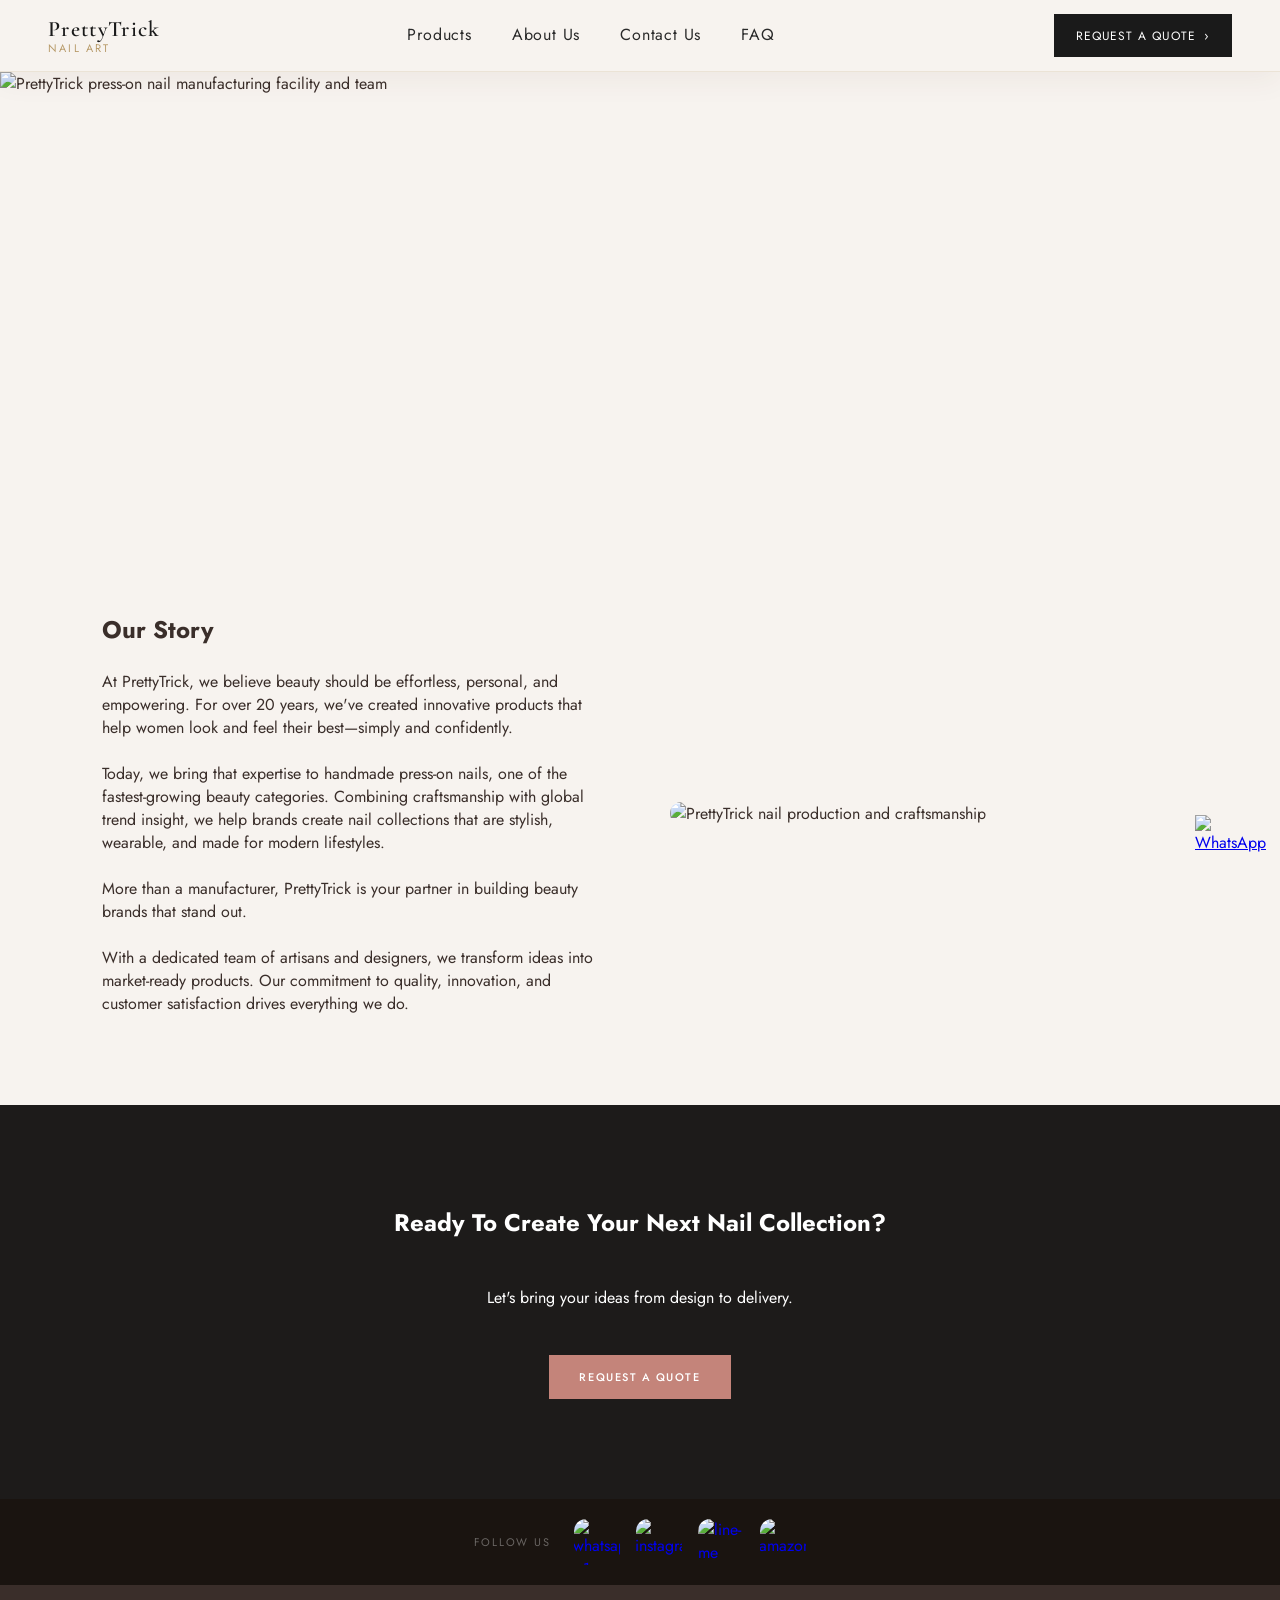
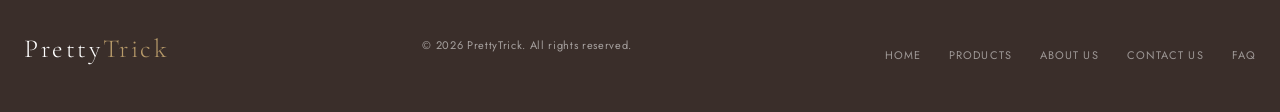
==== about.html @ d90cb79f "Add files via upload" ====
<!DOCTYPE html>
<html lang="en">

<head>
    <meta charset="UTF-8" />
    <meta name="viewport" content="width=device-width, initial-scale=1.0" />
    <title>PrettyTrick — Premium Handmade Nail Art</title>
    <meta name="description" content="Browse our Trend Collection of handmade press-on nails.">
    <meta name="keywords" content="handmade nail art, press-on nails, custom nails, wholesale nails, luxury nail art" />
    <meta property="og:type" content="website" />
    <meta property="og:title" content="PrettyTrick — Premium Handmade Nail Art" />
    <meta property="og:description" content="Bespoke handmade nail art for brands, salons and luxury clients." />
    <meta name="twitter:card" content="summary_large_image" />
    <link rel="icon" type="image/svg+xml"
        href="data:image/svg+xml,%3Csvg xmlns='http://www.w3.org/2000/svg' viewBox='0 0 32 32'%3E%3Ccircle cx='16' cy='16' r='15' stroke='%23b89b6a' stroke-width='1.5' fill='%23f7f3ef'/%3E%3Cpath d='M16 6l2.5 6 6.5-1-4 5 2 7-7-4-7 4 2-7-4-5 6.5 1z' stroke='%23b89b6a' stroke-width='1' fill='none'/%3E%3C/svg%3E" />
    <link
        href="https://fonts.googleapis.com/css2?family=Cormorant+Garamond:ital,wght@0,300;0,400;0,600;1,300;1,400&family=Jost:wght@300;400;500;600&display=swap"
        rel="stylesheet" />

    <link rel="stylesheet" href="style.css">
</head>

<body>
    <div id="header"></div>


    <!-- ABOUT HERO -->
    <section style="width: 100%; overflow: hidden;">
        <img src="images/hero/Aboutinv.png" alt="PrettyTrick press-on nail manufacturing facility and team"
            style="width: 100%; height: 450px; object-fit: cover; display: block;">
    </section>
    <!-- OUR STORY -->
    <section class="about-section">
        <div class="about-container">
            <div class="about-text">
                <h2>Our Story</h2>
                <p>&nbsp;</p>
                <p>
                    At PrettyTrick, we believe beauty should be effortless, personal, and empowering. For over 20 years,
                    we've created innovative products that help women look and feel their best—simply and
                    confidently.</p>
                <p>&nbsp;</p>
                <p> Today, we bring that expertise to handmade press-on nails, one of the fastest-growing beauty
                    categories. Combining craftsmanship with global trend insight, we help brands create nail
                    collections that are stylish, wearable, and made for modern lifestyles.</p>

                <p>&nbsp;</p>
                <p> More than a manufacturer, PrettyTrick is your partner in building beauty brands that stand out.
                </p>
                <p>&nbsp;</p>
                <p>
                    With a dedicated team of artisans and designers, we transform ideas into market-ready products.
                    Our commitment to quality, innovation, and customer satisfaction drives everything we do.
                </p>
            </div>
            <div class="about-image">
                <img src="images/hero/About.png" alt="PrettyTrick nail production and craftsmanship">
            </div>
        </div>
    </section>

    <!-- CTA -->
    <section class="about-cta">
        <h2>Ready To Create Your Next Nail Collection?</h2><br><br>
        <p>Let's bring your ideas from design to delivery.</p><br><br>
        <a href="contact.html" class="btn-primary">Request A Quote</a>
    </section>

    <div id="socialmedia-container"></div>

    <!-- FOOTER -->
    <footer id="footer"></footer>

    <script src="main.js"></script>
    <div id="whatsapp-container"></div>
</body>

</html>
---- style.css ----
/* PrettyTrick Styles */

/* ================================================
   TABLE OF CONTENTS
   1. TOKENS
   2. RESET
   3. PAGE LOADER
   4. NAV
   5. NAV DROPDOWN
   6. MOBILE MENU
   7. HERO
   8. FEATURES
   9. PROCESS
   10. TRUST
   11. COLLECTIONS
   12. FAQ
   13. BEST SELLER CAROUSEL
   14. SOCIAL BAR
   15. FOOTER
   16. ANIMATIONS
   17. PAGE HERO
   18. CONTACT FORM
   19. GLOBAL / SHARED
   20. ABOUT PAGE
   21. OEM / VALUE SECTION
   22. LOADER
   23. PAGINATION
   24. WHATSAPP BUTTON
   25. ANIMATIONS (keyframes)
   ================================================ */

/* ── TOKENS ── */
:root {
  --cream: #f7f3ef;
  --blush: #e8c4bf;
  --rose: #c4847a;
  --gold: #b89b6a;
  --dark: #3a2e2a;
  --mid: #7a6660;
  --light: #f0ebe5;
  --white: #ffffff;
  --nav-h: 72px;
  --gray: #f0ebe5;
  --text-gray: #7a6660;
}

@media (max-width: 900px) {
  :root {
    --nav-h: 64px;
  }

}

@media (max-width: 560px) {
  :root {
    --nav-h: 60px;
  }

}

/* ── RESET ── */
*,
*::before,
*::after {
  box-sizing: border-box;
  margin: 0;
  padding: 0;
}

html {
  scroll-behavior: smooth;
}

body.loading {
  overflow: hidden;
  height: 100vh;
}

body {
  font-family: 'Jost', sans-serif;
  background: var(--cream);
  color: var(--dark);
  overflow-x: hidden;
  animation: pageFadeIn 0.8s ease both;
}

@media (prefers-reduced-motion: reduce) {
  *,
  *::before,
  *::after {
    animation: none !important;
    transition: none !important;
  }

}

/* ── PAGE LOADER ── */
.page-loader {
  position: fixed;
  inset: 0;
  background: #f8f3ed;
  display: flex;
  align-items: center;
  justify-content: center;
  z-index: 99999;
  animation: loaderHide 1s ease forwards;
  animation-delay: 2.5s;
  top: 0;
  left: 0;
  width: 100%;
  height: 100vh;
  opacity: 1;
  visibility: visible;
  transition: opacity .8s ease, visibility .8s ease;
}

.page-loader.loaded {
  opacity: 0;
  visibility: hidden;
}

/* ── NAV ── */
.nav {
  position: relative;
  width: 100%;
  z-index: 9999;
  background: rgba(247, 243, 239, 0.95);
  backdrop-filter: blur(14px);
  -webkit-backdrop-filter: blur(14px);
  border-bottom: 1px solid rgba(184, 155, 106, 0.18);
  height: var(--nav-h);
  display: flex;
  align-items: center;
  justify-content: space-between;
  padding: 0 48px;
  transition: all .4s ease;
  top: 0;
  left: 0;
  right: 0;
  box-shadow: 0 8px 30px rgba(80, 50, 30, 0.06);
}

.nav-cta {
  display: inline-flex;
  align-items: center;
  gap: 8px;
  text-decoration: none;
  background: #1a1a1a;
  color: #fff;
  padding: 12px 22px;
  font-size: 12px;
  letter-spacing: .08em;
  text-transform: uppercase;
  white-space: nowrap;
  margin-left: 32px;
  transition: all .3s ease;
}

.nav-cta:hover {
  opacity: .85;
}

.nav-brand-container {
  display: flex;
  align-items: center;
  gap: 12px;
  flex-shrink: 0;
}

.nav-brand {
  display: flex;
  flex-direction: column;
  line-height: 1;
}

.nav-brand-name {
  font-family: 'Cormorant Garamond', serif;
  font-size: 22px;
  font-weight: 600;
  color: #1a1a1a;
  letter-spacing: 0.06em;
}

.nav-brand-sub {
  font-size: 11px;
  letter-spacing: 0.2em;
  color: var(--gold);
  text-transform: uppercase;
  margin-top: 3px;
}

.nav-links {
  display: flex;
  align-items: center;
  justify-content: center;
  gap: 40px;
  list-style: none;
  flex: 1;
}

.nav-links li {
  display: flex;
  align-items: center;
  height: var(--nav-h);
}

.nav-links a {
  text-decoration: none;
  font-size: 16px;
  font-weight: 400;
  color: #2a2a2a;
  letter-spacing: 0.05em;
  transition: color 0.25s;
  position: relative;
  padding-bottom: 3px;
}

.nav-links a::after {
  content: '';
  position: absolute;
  bottom: 0;
  left: 0;
  width: 0;
  height: 1px;
  background: var(--gold);
  transition: width 0.3s;
}

.nav-links a:hover {
  color: #888;
}

.nav-links a:hover::after {
  width: 100%;
}

.nav-hamburger {
  display: none;
  flex-direction: column;
  gap: 5px;
  background: none;
  border: none;
  cursor: pointer;
  padding: 4px;
}

.nav-hamburger span {
  display: block;
  width: 24px;
  height: 2px;
  background: #1a1a1a;
  border-radius: 2px;
  transition: all 0.3s;
}

.nav-links a.active {
  color: var(--gold);
}

.nav-links a.active::after {
  width: 100%;
}

@media (max-width: 900px) {
  .nav {
    padding: 0 20px;
  }

  .nav-links {
    display: none;
  }

  .nav-cta {
    display: none;
  }

  .nav-hamburger {
    display: flex;
  }

}

@media (max-width: 560px) {
  .nav {
    padding: 0 16px;
    height: 60px;
  }

  .nav-brand-sub {
    display: none;
  }

}

/* ── NAV DROPDOWN ── */
.nav-dropdown {
  position: relative;
  display: flex;
  align-items: center;
  height: var(--nav-h);
}

.nav-dropdown>a {
  display: flex;
  align-items: center;
  cursor: pointer;
}

.nav-dropdown-menu {
  position: absolute;
  top: 100%;
  left: 50%;
  transform: translateX(-50%);
  background: #fff;
  border: 1px solid rgba(184, 155, 106, 0.2);
  box-shadow: 0 12px 40px rgba(0, 0, 0, 0.1);
  min-width: 180px;
  opacity: 0;
  visibility: hidden;
  transition: opacity .25s;
  z-index: 100;
}

.nav-dropdown:hover .nav-dropdown-menu {
  opacity: 1;
  visibility: visible;
}

.nav-dropdown-menu a {
  display: block;
  padding: 12px 20px;
  font-size: 12px;
  letter-spacing: 0.06em;
  color: #2a2a2a;
  text-decoration: none;
  border-bottom: 1px solid rgba(184, 155, 106, 0.1);
  transition: background .2s, color .2s;
  white-space: nowrap;
}

.nav-dropdown-menu a::after {
  display: none;
}

.nav-dropdown-menu a:last-child {
  border-bottom: none;
}

.nav-dropdown-menu a:hover {
  background: #fdf9f7;
  color: var(--gold);
}

/* ── MOBILE MENU ── */
.mobile-menu {
  display: none;
  position: fixed;
  top: var(--nav-h);
  left: 0;
  right: 0;
  background: #fff;
  border-bottom: 1px solid rgba(184, 155, 106, 0.2);
  box-shadow: 0 8px 24px rgba(0, 0, 0, 0.1);
  z-index: 9998;
  flex-direction: column;
}

.mobile-menu.open {
  display: flex;
}

.mobile-menu a {
  display: block;
  padding: 14px 24px;
  text-decoration: none;
  font-size: 15px;
  color: #2a2a2a;
  border-bottom: 1px solid rgba(184, 155, 106, 0.1);
  transition: background 0.2s;
}

.mobile-menu a:hover {
  background: #fdf9f7;
  color: var(--gold);
}

.mobile-menu a:last-child {
  border-bottom: none;
}

.mobile-menu .mobile-sub {
  display: none;
  flex-direction: column;
  background: #fdf9f7;
}

.mobile-menu .mobile-sub.open {
  display: flex;
}

.mobile-menu .mobile-sub a {
  padding: 11px 36px;
  font-size: 13px;
  color: var(--mid);
  border-bottom: 1px solid rgba(184, 155, 106, 0.08);
}

.mobile-menu .mobile-sub a:hover {
  color: var(--gold);
}

.mobile-products-toggle {
  display: flex;
  justify-content: space-between;
  align-items: center;
  padding: 14px 24px;
  font-size: 15px;
  color: #2a2a2a;
  border-bottom: 1px solid rgba(184, 155, 106, 0.1);
  cursor: pointer;
  background: none;
  border-top: none;
  border-left: none;
  border-right: none;
  width: 100%;
  text-align: left;
  font-family: 'Jost', sans-serif;
  font-weight: 400;
  letter-spacing: 0;
  transition: background .2s;
}

.mobile-products-toggle:hover {
  background: #fdf9f7;
  color: var(--gold);
}

.mobile-products-toggle .toggle-chevron {
  width: 7px;
  height: 7px;
  border-right: 1px solid currentColor;
  border-bottom: 1px solid currentColor;
  transform: rotate(45deg);
  transition: transform .25s;
}

.mobile-products-toggle.open .toggle-chevron {
  transform: rotate(-135deg);
}

@media (max-width: 560px) {
  .mobile-menu {
    top: 60px;
  }

}

/* ── HERO ── */
.hero {
  position: relative;
  height: min(100vh, 50vw);
  min-height: 560px;
  max-height: 900px;
  overflow: hidden;
  display: flex;
  align-items: center;
}

.hero-bg {
  position: absolute;
  inset: 0;
  z-index: 0;
}

.hero-bg picture {
  position: absolute;
  inset: 0;
  width: 100%;
  height: 100%;
  display: block;
}

.hero-slide {
  position: absolute;
  inset: 0;
  width: 100%;
  height: 100%;
  object-fit: cover;
  opacity: 0;
  transition: opacity 1.5s ease;
}

.hero-slide.active {
  opacity: 1;
}

.hero-bg::after {
  content: '';
  position: absolute;
  inset: 0;
}

.hero-content {
  position: absolute;
  z-index: 2;
  top: 50%;
  left: 80px;
  transform: translateY(-50%);
  max-width: 560px;
  opacity: 0;
  pointer-events: none;
  transition: opacity 0.5s ease;
}

.hero-content.slide-0 {
  top: 25%;
  left: 80px;
  right: auto;
  bottom: auto;
  transform: translateY(-50%);
}

.hero-content.slide-1 {
  top: 50%;
  left: 80px;
  right: auto;
  bottom: auto;
  transform: translateY(-50%);
}

.hero-content.slide-2 {
  top: 50%;
  left: 80px;
  right: auto;
  bottom: auto;
  transform: translateY(-50%);
}

.hero-dots {
  position: absolute;
  bottom: 24px;
  left: 50%;
  transform: translateX(-50%);
  z-index: 10;
  display: flex;
  gap: 12px;
  align-items: center;
}

.hero-dot {
  width: 10px;
  height: 10px;
  min-width: 10px;
  min-height: 10px;
  aspect-ratio: 1 / 1;
  border-radius: 50%;
  border: none;
  background: rgba(255, 255, 255, 0.5);
  cursor: pointer;
  transition: all 0.3s ease;
  padding: 0;
  margin: 0;
  flex-shrink: 0;
  display: block;
  line-height: 1;
  font-size: 0;
  -webkit-appearance: none;
  appearance: none;
}

.hero-dot:hover {
  background: rgba(255, 255, 255, 0.8);
  transform: scale(1.2);
}

.hero-dot.active {
  background: var(--white);
  transform: scale(1.3);
}

.hero-tagline {
  font-size: clamp(9px, 1vw, 10px);
  letter-spacing: 0.22em;
  text-transform: uppercase;
  color: var(--gold);
  margin-bottom: 24px;
  font-weight: 500;
  animation-delay: .10s;
}

.hero-title {
  font-family: 'Cormorant Garamond', serif;
  font-size: clamp(28px, 6vw, 68px);
  font-weight: 400;
  line-height: 1.15;
  color: #1a1a1a;
  margin-bottom: 20px;
  animation-delay: .25s;
}

.hero-sub {
  font-size: clamp(13px, 1.3vw, 15px);
  color: #2e2e2e;
  line-height: 1.75;
  max-width: 300px;
  margin-bottom: 40px;
  animation-delay: .45s;
}

.btn-primary {
  display: inline-flex;
  align-items: center;
  gap: 8px;
  background: var(--rose);
  color: #fff;
  padding: 14px 30px;
  font-size: 11px;
  font-weight: 500;
  letter-spacing: 0.14em;
  text-transform: uppercase;
  text-decoration: none;
  border: none;
  cursor: pointer;
  transition: background .3s, transform .2s, box-shadow .3s;
}

.btn-primary:hover {
  background: #b5736a;
  transform: translateY(-2px);
  box-shadow: 0 8px 24px rgba(196, 132, 122, .35);
}

.btn-secondary {
  display: inline-flex;
  align-items: center;
  gap: 8px;
  background: transparent;
  color: var(--dark);
  padding: 13px 28px;
  font-size: 11px;
  font-weight: 500;
  letter-spacing: 0.14em;
  text-transform: uppercase;
  text-decoration: none;
  border: 1px solid var(--dark);
  cursor: pointer;
  transition: background .3s, color .3s, transform .2s;
}

.btn-secondary:hover {
  background: #1a1a1a;
  color: #fff;
  transform: translateY(-2px);
}

.btn-arrow {
  font-size: 13px;
}

.hero-content>* {
  animation: fadeUp 0.8s cubic-bezier(.22, 1, .36, 1) both;
}

.hero-content h1,
.hero-content h2 {
  animation: heroUp 1s .3s both;
}

.hero-content p {
  animation: heroUp 1s .5s both;
}

.hero::before {
  content: "";
  position: absolute;
  width: 180px;
  height: 180px;
  border-radius: 50%;
  background: rgba(232, 196, 191, .18);
  top: 15%;
  right: 8%;
  animation: drift 8s infinite ease-in-out;
}

.hero-content.show {
  opacity: 1;
  pointer-events: auto;
}

.hero-content.fade-out {
  opacity: 0;
}

@media (max-width: 900px) {
  .hero-content {
    padding: 0 40px;
  }

}

@media (max-width: 600px) {
  .hero-bg img {
    animation: none !important;
    transform: none !important;
  }

  .hero-title {
    line-height: 1.12;
  }

  .hero {
    min-height: 650px;
  }

  .btn-primary,
  .btn-secondary,
  button {
    min-height: 44px;
  }

}

@media (max-width: 560px) {
  .hero {
    height: min(100svh, 171.4vw);
    min-height: 560px;
  }

  .hero-bg img {
    object-position: center center;
  }

  .hero-bg::after {
    display: none;
  }

  .hero-content {
    position: absolute;
    bottom: 0;
    left: 0;
    right: 0;
    padding: 40px 20px 60px;
    max-width: 100%;
    text-align: center;
  }

  .hero-title {
    line-height: 1.2;
  }

  .hero-tagline {
    letter-spacing: 0.12em;
    margin-bottom: 12px;
  }

  .hero-sub {
    max-width: 100%;
    margin-bottom: 24px;
  }

  .hero-dots {
    bottom: 12px;
    gap: 8px;
  }

  .hero-dot {
    width: 8px;
    height: 8px;
    min-width: 8px;
    min-height: 8px;
    flex-shrink: 0;
    aspect-ratio: 1 / 1;
  }

  .hero-dot.active {
    transform: scale(1.2);
  }

  .btn-primary,
  .btn-secondary {
    justify-content: center;
    padding: 14px 20px;
    width: 240px;
  }

  .hero-slide {
    object-fit: cover;
    object-position: center top;
    transition: none;
  }

}

@media (max-width: 380px) {
  .btn-primary,
  .btn-secondary {
    width: 100%;
  }

  .hero-sub {
    max-width: 220px;
  }

}

/* ── FEATURES ── */
.features {
  background: var(--light);
  padding: 80px;
}

.features-grid {
  display: grid;
  grid-template-columns: repeat(4, 1fr);
  gap: 2px;
}

.feature-card {
  background: #fff;
  padding: 44px 28px;
  text-align: center;
  border-bottom: 2px solid transparent;
  transition: transform .3s, box-shadow .3s, border-color .2s;
}

.feature-card:hover {
  transform: translateY(-6px);
  box-shadow: 0 20px 48px rgba(58, 46, 42, .12);
  border-color: var(--gold);
}

.feature-title {
  font-size: 11px;
  font-weight: 600;
  letter-spacing: 0.18em;
  text-transform: uppercase;
  color: var(--dark);
  margin-bottom: 10px;
}

.feature-desc {
  font-size: 13px;
  font-weight: 300;
  color: var(--mid);
  line-height: 1.7;
}

.feature-card,
.collection-card,
.trust-item {
  transition: transform .45s cubic-bezier(.2, .8, .2, 1), box-shadow .45s ease;
}

.feature-card:hover,
.collection-card:hover,
.trust-item:hover {
  transform: translateY(-10px);
  box-shadow: 0 25px 55px rgba(0, 0, 0, .10);
}

@media (max-width: 900px) {
  .features {
    padding: 60px 24px;
  }

  .features-grid {
    grid-template-columns: 1fr 1fr;
  }

}

@media (max-width: 560px) {
  .features {
    padding: 36px 16px;
  }

  .features-grid {
    grid-template-columns: 1fr 1fr;
    gap: 1px;
  }

  .feature-card {
    padding: 22px 12px;
  }

  .feature-title {
    font-size: 9px;
  }

  .feature-desc {
    font-size: 11px;
  }

}

@media (max-width: 380px) {
  .features-grid {
    grid-template-columns: 1fr;
  }

}

/* ── PROCESS ── */
.process {
  padding: 100px 80px;
  background: var(--cream);
}

.section-label {
  font-size: 10px;
  letter-spacing: 0.22em;
  text-transform: uppercase;
  color: var(--gold);
  font-weight: 500;
  margin-bottom: 14px;
  display: block;
}

.section-title {
  font-family: 'Cormorant Garamond', serif;
  font-size: 36px;
  font-weight: 400;
  line-height: 1.15;
  color: var(--dark);
  margin-bottom: 12px;
  letter-spacing: 0.02em;
  text-align: center;
}

.section-desc {
  font-size: 16px;
  font-weight: 300;
  color: var(--text-gray);
  line-height: 1.8;
  max-width: 700px;
  margin-bottom: 60px;
  text-align: center;
  margin-left: auto;
  margin-right: auto;
}

.step {
  flex: 1;
  text-align: center;
  position: relative;
}

.step:not(:last-child)::after {
  content: '';
  position: absolute;
  top: 22px;
  right: -50%;
  width: 100%;
  height: 1px;
  background: var(--blush);
}

.process-container {
  display: grid;
  grid-template-columns: repeat(5, 1fr);
  gap: 25px;
  position: relative;
}

.process-container:before {
  content: "";
  position: absolute;
  top: 30%;
  left: 5%;
  right: 10%;
  height: 1px;
  background: #e5c8bd;
  z-index: 0;
}

.process-item {
  position: relative;
  z-index: 1;
  text-align: center;
}

.process-image {
  width: 100%;
  overflow: hidden;
}

.process-image img {
  width: 50%;
  border-radius: 50%;
  object-fit: cover;
  transition: .6s ease;
}

.process-item h3 {
  font-size: 16px;
  letter-spacing: 3px;
  margin-bottom: 20px;
}

.process-item p {
  font-size: 12px;
  line-height: 1.8;
  color: #777;
}

@media (max-width: 900px) {
  .process {
    padding: 60px 24px;
  }

}

@media (max-width: 768px) {
  .process-container {
    display: flex;
    flex-direction: column;
    gap: 60px;
  }

  .process-container:before {
    display: none;
  }

  .process-item {
    width: 100%;
    text-align: center;
  }

  .process-image {
    width: 100%;
    display: flex;
    justify-content: center;
    align-items: center;
  }

  .process-image img {
    width: 50%;
  }

}

@media (max-width: 560px) {
  .process {
    padding: 40px 16px;
  }

  .section-title {
    font-size: 26px;
  }

  .section-desc {
    font-size: 13px;
    margin-bottom: 28px;
  }

  .step {
    display: flex;
    flex-direction: row;
    align-items: flex-start;
    gap: 14px;
    text-align: left;
    min-width: 100%;
    padding: 14px 0;
    border-bottom: 1px solid rgba(184, 155, 106, .15);
    flex: none;
  }

  .step:last-child {
    border-bottom: none;
  }

  .step:not(:last-child)::after {
    display: none;
  }

}

/* ── TRUST ── */
.trust {
  background: var(--light);
  padding: 56px 80px;
  display: grid;
  grid-template-columns: repeat(4, 1fr);
  gap: 40px;
}

.trust-item {
  display: flex;
  align-items: flex-start;
  gap: 14px;
}

.trust-icon {
  width: 34px;
  height: 34px;
  flex-shrink: 0;
  color: var(--gold);
}

.trust-title {
  font-size: 11px;
  font-weight: 600;
  letter-spacing: 0.14em;
  text-transform: uppercase;
  color: var(--dark);
  margin-bottom: 6px;
}

.trust-desc {
  font-size: 12px;
  font-weight: 300;
  color: var(--mid);
  line-height: 1.7;
}

@media (max-width: 900px) {
  .trust {
    padding: 48px 24px;
    grid-template-columns: 1fr 1fr;
    gap: 28px;
  }

}

@media (max-width: 560px) {
  .trust {
    grid-template-columns: 1fr;
    gap: 18px;
    padding: 36px 16px;
  }

}

/* ── COLLECTIONS ── */
.collections {
  padding: 100px 80px;
  background: var(--cream);
}

.collections-header {
  text-align: center;
  margin-bottom: 56px;
}

.collections-grid {
  display: grid;
  grid-template-columns: repeat(4, 1fr);
  gap: 24px;
}

.collection-card {
  text-decoration: none;
  display: block;
}

.collection-img-wrap {
  overflow: hidden;
  aspect-ratio: 3/4;
  background: var(--light);
  margin-bottom: 16px;
  position: relative;
}

.collection-img-wrap img {
  width: 100%;
  height: 100%;
  object-fit: cover;
  display: block;
  transition: transform .6s cubic-bezier(.22, 1, .36, 1);
}

.collection-card:hover .collection-img-wrap img {
  transform: scale(1.06);
}

.collection-img-wrap::after {
  content: '';
  position: absolute;
  inset: 0;
  background: linear-gradient(to top, rgba(58, 46, 42, .32) 0%, transparent 50%);
  opacity: 0;
  transition: opacity .4s;
}

.collection-card:hover .collection-img-wrap::after {
  opacity: 1;
}

.collection-title {
  font-family: 'Cormorant Garamond', serif;
  font-size: 20px;
  font-weight: 400;
  color: var(--dark);
  letter-spacing: 0.03em;
  margin-bottom: 4px;
  text-align: center;
  transition: color .25s;
}

.collection-card:hover .collection-title {
  color: var(--rose);
}

.collection-link {
  display: block;
  text-align: center;
  font-size: 10px;
  letter-spacing: 0.18em;
  text-transform: uppercase;
  color: var(--gold);
  font-weight: 500;
}

@media (max-width: 900px) {
  .collections {
    padding: 60px 24px;
  }

  .collections-grid {
    grid-template-columns: repeat(2, 1fr);
    gap: 16px;
  }

}

@media (max-width: 560px) {
  .collections-grid {
    grid-template-columns: repeat(2, 1fr);
    gap: 12px;
  }

  .collection-title {
    font-size: 16px;
  }

}

/* ── FAQ ── */
.faq {
  padding: 0 80px 100px;
  background: var(--cream);
}

.faq-inner {
  max-width: 760px;
  margin: 0 auto;
}

.faq-item {
  border-bottom: 1px solid rgba(184, 155, 106, 0.25);
}

.faq-question {
  width: 100%;
  background: none;
  border: none;
  cursor: pointer;
  display: flex;
  align-items: center;
  justify-content: space-between;
  padding: 22px 0;
  text-align: left;
  gap: 16px;
}

.faq-question-text {
  font-family: 'Cormorant Garamond', serif;
  font-size: 19px;
  font-weight: 400;
  color: var(--dark);
  line-height: 1.3;
}

.faq-icon {
  width: 22px;
  height: 22px;
  flex-shrink: 0;
  border: 1px solid var(--gold);
  border-radius: 50%;
  display: flex;
  align-items: center;
  justify-content: center;
  color: var(--gold);
  transition: transform .3s, background .3s;
}

.faq-item.open .faq-icon {
  transform: rotate(45deg);
  background: var(--gold);
  color: #fff;
}

.faq-answer {
  max-height: 0;
  overflow: hidden;
  transition: max-height .4s cubic-bezier(.22, 1, .36, 1);
}

.faq-answer-inner {
  font-size: 14px;
  font-weight: 300;
  color: var(--mid);
  line-height: 1.85;
  padding-bottom: 22px;
}

@media (max-width: 900px) {
  .faq {
    padding: 0 24px 60px;
  }

}

/* ── BEST SELLER CAROUSEL ── */
.bs-viewport {
  overflow: hidden;
  width: 100%;
}

.bs-track {
  display: flex;
  gap: 16px;
  padding: 0 40px;
  transition: transform .6s cubic-bezier(.4, 0, .2, 1);
  will-change: transform;
}

.bs-card {
  flex: 0 0 calc((100% - 40px * 2 - 16px * 5) / 6);
  text-decoration: none;
  display: block;
}

.bs-card img {
  width: 100%;
  height: 300px;
  object-fit: cover;
  border-radius: 20px;
}

@media (max-width: 900px) {
  .bs-card {
    flex: 0 0 calc((100% - 40px * 2 - 16px * 2) / 3);
  }

}

@media (max-width: 560px) {
  .bs-card {
    flex: 0 0 calc((100% - 40px * 2 - 16px) / 2);
  }

}

/* ── SOCIAL BAR ── */
.social-bar {
  background: #1a1410;
  padding: 20px 80px;
  display: flex;
  align-items: center;
  justify-content: center;
  gap: 16px;
}

.social-label {
  font-size: 11px;
  letter-spacing: 0.16em;
  text-transform: uppercase;
  color: rgba(255, 255, 255, .35);
  margin-right: 8px;
}

.social-btn {
  display: flex;
  align-items: center;
  justify-content: center;
  width: 46px;
  height: 46px;
  border-radius: 12px;
  overflow: hidden;
  text-decoration: none;
  flex-shrink: 0;
  transition: transform .3s, box-shadow .3s;
}

.social-btn:hover {
  transform: translateY(-3px);
  box-shadow: 0 8px 20px rgba(0, 0, 0, .3);
}

.social-btn svg {
  width: 46px;
  height: 46px;
  display: block;
  flex-shrink: 0;
}

@media (max-width: 900px) {
  .social-bar {
    padding: 20px 24px;
  }

}

@media (max-width: 560px) {
  .social-bar {
    padding: 20px 16px;
    gap: 12px;
    flex-wrap: wrap;
    justify-content: center;
  }

  .social-label {
    width: 100%;
    text-align: center;
    margin-right: 0;
    margin-bottom: 4px;
  }

}

/* ── FOOTER ── */
footer {
  background: var(--dark);
  color: rgba(255, 255, 255, 0.55);
  padding: 48px 24px 36px;
  display: flex;
  justify-content: space-between;
  align-items: center;
  flex-wrap: wrap;
  gap: 20px;
  text-align: center;
}

.footer-logo {
  font-family: 'Cormorant Garamond', serif;
  font-size: 26px;
  font-weight: 300;
  color: #fff;
  letter-spacing: 0.1em;
  margin-bottom: 12px;
}

.footer-logo span {
  color: var(--gold);
}

.footer-copy {
  font-size: 11px;
  letter-spacing: 0.06em;
  margin-bottom: 20px;
}

.footer-links {
  display: flex;
  gap: 28px;
  justify-content: center;
  flex-wrap: wrap;
}

.footer-links a {
  color: rgba(255, 255, 255, 0.5);
  text-decoration: none;
  font-size: 11px;
  letter-spacing: 0.1em;
  transition: color .25s;
  text-transform: uppercase;
}

.footer-links a:hover {
  color: var(--gold);
}

@media (max-width: 900px) {
  footer {
    padding: 36px 24px;
    flex-direction: column;
    text-align: center;
  }

  .footer-links {
    flex-wrap: wrap;
    justify-content: center;
  }

}

@media (max-width: 560px) {
  footer {
    padding: 28px 16px;
    flex-direction: column;
    text-align: center;
    gap: 12px;
  }

  .footer-links {
    gap: 14px;
    justify-content: center;
    flex-wrap: wrap;
  }

}

/* ── ANIMATIONS ── */
.reveal {
  opacity: 0;
  transform: translateY(45px);
  transition: opacity .8s ease,
    transform .8s cubic-bezier(.2, .8, .2, 1);
}

.reveal.visible {
  opacity: 1;
  transform: translateY(0);
}

.reveal-d1 {
  transition-delay: .1s;
}

.reveal-d2 {
  transition-delay: .2s;
}

.reveal-d3 {
  transition-delay: .3s;
}

.reveal-d4 {
  transition-delay: .4s;
}

.counter {
  font-family: 'Cormorant Garamond', serif;
  font-size: 64px;
  color: #b89b6a;
  display: block;
  line-height: 1;
}

@keyframes fadeUp {
  from {
    opacity: 0;
    transform: translateY(30px);
  }

  to {
    opacity: 1;
    transform: none;
  }
}

@keyframes pageFadeIn {
  from {
    opacity: 0;
  }

  to {
    opacity: 1;
  }
}

@keyframes logoFloat {

  0%,
  100% {
    transform: translateY(0);
  }

  50% {
    transform: translateY(-4px);
  }
}

@keyframes heroUp {
  from {
    opacity: 0;
    transform: translateY(35px);
  }

  to {
    opacity: 1;
    transform: translateY(0);
  }
}

@keyframes drift {

  0%,
  100% {
    transform: translate(0, 0);
  }

  50% {
    transform: translate(-30px, 25px);
  }
}

@keyframes lineGrow {

  to {
    width: 180px;
  }

}

@keyframes loaderHide {

  to {

    opacity: 0;
    visibility: hidden;

  }

}

@keyframes logoReveal {

  from {

    opacity: 0;
    transform: translateY(30px);

  }

  to {

    opacity: 1;
    transform: none;

  }

}

@media (max-width: 800px) {
  .counter {
    font-size: 45px;
  }

}

@media (max-width: 600px) {
  .reveal {
    transform: translateY(20px);
  }

}

/* ── PAGE HERO ── */
.page-hero {
  padding-top: calc(var(--nav-h) + 72px);
  padding-bottom: 56px;
  text-align: center;
  background: var(--cream);
}

.page-hero .section-label {
  font-size: 10px;
  letter-spacing: 0.22em;
  text-transform: uppercase;
  color: var(--gold);
  font-weight: 500;
  margin-bottom: 14px;
  display: block;
}

.page-hero h1 {
  font-family: 'Cormorant Garamond', serif;
  font-size: clamp(36px, 5vw, 60px);
  font-weight: 400;
  color: var(--dark);
  letter-spacing: 0.02em;
  margin-bottom: 16px;
}

.page-hero p {
  font-size: 14px;
  color: var(--mid);
  font-weight: 300;
  max-width: 440px;
  margin: 0 auto;
  line-height: 1.8;
}

/* ── CONTACT FORM ── */
.contact-section {
  padding: 0 80px 100px;
}

.contact-inner {
  max-width: 760px;
  margin: 0 auto;
}

.form-row {
  display: grid;
  grid-template-columns: 1fr 1fr;
  gap: 24px;
  margin-bottom: 28px;
}

.form-group {
  display: flex;
  flex-direction: column;
  margin-bottom: 28px;
}

.form-group:last-of-type {
  margin-bottom: 36px;
}

.form-label {
  font-size: 12px;
  font-weight: 500;
  letter-spacing: 0.1em;
  text-transform: uppercase;
  color: var(--dark);
  margin-bottom: 8px;
}

.form-label .required-tag {
  font-size: 10px;
  font-weight: 300;
  letter-spacing: 0.06em;
  text-transform: none;
  color: var(--mid);
  margin-left: 4px;
}

.form-input,
.form-textarea {
  width: 100%;
  background: #fff;
  border: 1px solid rgba(184, 155, 106, 0.3);
  padding: 13px 16px;
  font-family: 'Jost', sans-serif;
  font-size: 14px;
  font-weight: 300;
  color: var(--dark);
  outline: none;
  transition: border-color .25s, box-shadow .25s;
  border-radius: 0;
  appearance: none;
}

.form-input:focus,
.form-textarea:focus {
  border-color: var(--gold);
  box-shadow: 0 0 0 3px rgba(184, 155, 106, 0.1);
}

.form-input::placeholder,
.form-textarea::placeholder {
  color: rgba(122, 102, 96, 0.4);
}

.form-textarea {
  resize: vertical;
  min-height: 150px;
}

.form-row .form-group {
  margin-bottom: 0;
}

.form-divider {
  border: none;
  border-top: 1px solid rgba(184, 155, 106, 0.2);
  margin-top: 60px;
}

.form-success {
  display: none;
  text-align: center;
  padding: 48px 24px;
}

.form-success .success-icon {
  width: 56px;
  height: 56px;
  border: 1.5px solid var(--gold);
  border-radius: 50%;
  display: flex;
  align-items: center;
  justify-content: center;
  margin: 0 auto 20px;
  color: var(--gold);
}

.form-success h3 {
  font-family: 'Cormorant Garamond', serif;
  font-size: 28px;
  font-weight: 400;
  color: var(--dark);
  margin-bottom: 10px;
}

.form-success p {
  font-size: 14px;
  color: var(--mid);
  font-weight: 300;
}

@media (max-width: 900px) {
  .contact-section {
    padding: 0 24px 60px;
  }

  .form-row {
    grid-template-columns: 1fr;
    gap: 0;
  }

  .form-row .form-group {
    margin-bottom: 28px;
  }

}

/* ── GLOBAL / SHARED ── */
.btn-submit {
  display: inline-flex;
  align-items: center;
  gap: 10px;
  background: var(--rose);
  color: #fff;
  padding: 15px 44px;
  font-family: 'Jost', sans-serif;
  font-size: 11px;
  font-weight: 500;
  letter-spacing: 0.16em;
  text-transform: uppercase;
  border: none;
  cursor: pointer;
  transition: background .3s, transform .2s, box-shadow .3s;
}

.btn-submit:hover {
  background: #b5736a;
  transform: translateY(-2px);
  box-shadow: 0 8px 24px rgba(196, 132, 122, .35);
}

.value-card,
.product-card,
.feature-card,
.bs-card {
  transition: transform .45s ease,
    box-shadow .45s ease;
}

.value-card:hover,
.product-card:hover,
.feature-card:hover,
.bs-card:hover {
  transform: translateY(-10px);
  box-shadow: 0 20px 45px rgba(0, 0, 0, .14);
}

img {
  transition: transform .8s cubic-bezier(.2, .8, .2, 1);
  user-select: none;
  -webkit-user-drag: none;
}

.btn,
button {
  position: relative;
  overflow: hidden;
  transition: transform .3s ease, box-shadow .3s ease;
}

.btn:hover,
button:hover {
  transform: translateY(-3px);
  box-shadow: 0 12px 30px rgba(184, 155, 106, .25);
}

.btn::before,
button::before {
  content: "";
  position: absolute;
  top: 0;
  left: -120%;
  width: 80%;
  height: 100%;
  background: linear-gradient(120deg,
      transparent,
      rgba(255, 255, 255, .45),
      transparent);
  transition: left .7s ease;
}

.btn:hover::before,
button:hover::before {
  left: 130%;
}

.section-header {
  text-align: center;
  max-width: 700px;
  margin: auto;
  margin-bottom: 70px;
}

.section-header h2 {
  font-size: 42px;
  letter-spacing: 2px;
  text-transform: uppercase;
}

.section-header p {
  color: #777;
  line-height: 1.8;
}

.container {
  width: 92%;
  max-width: 1400px;
  margin: 0 auto;
}

/* ── ABOUT PAGE ── */
.about-section {
  padding: 90px 8%;
}

.about-container {
  display: flex;
  gap: 60px;
  align-items: center;
}

.about-text {
  flex: 1;
}

.about-image {
  flex: 1;
}

.about-image img {
  width: 100%;
  border-radius: 25px;
}

.about-dark {
  padding: 80px;
  text-align: center;
  background: #f8f1ea;
}

.about-cta {
  text-align: center;
  padding: 100px;
  background: #1d1b1a;
  color: white;
}

.about-image,
.quality-section img,
.hero-bg {
  overflow: hidden;
}

.about-image:hover img,
.quality-section:hover img {
  transform: scale(1.04);
}

@media (max-width: 900px) {
  .about-container,
  .quality-section {
    flex-direction: column;
  }

}

/* ── OEM / VALUE SECTION ── */
.value-grid {
  display: grid;
  grid-template-columns: repeat(3, 1fr);
  gap: 30px;
}

.value-card {
  padding: 35px;
  background: white;
  border-radius: 20px;
  box-shadow: 0 10px 30px rgba(0, 0, 0, .08);
}

.quality-section {
  display: flex;
  gap: 50px;
  padding: 90px 8%;
  align-items: center;
}

.quality-section img {
  width: 45%;
  border-radius: 25px;
}

.bespoke-process {
  padding: 100px 5%;
  background: #faf7f3;
}

#oem {
  padding: 100px 80px;
  background: var(--cream);
}

.section-cta {
  display: inline-flex;
  align-items: center;
  justify-content: center;
  gap: 8px;
  text-decoration: none;
  background: #1a1a1a;
  color: #fff;
  border: none;
  padding: 14px 32px;
  font-size: 12px;
  letter-spacing: .08em;
  text-transform: uppercase;
  font-family: 'Jost', sans-serif;
  cursor: pointer;
  transition: all .3s ease;
}

.section-cta:hover {
  background: var(--gold);
}

.oem-list {
  max-width: 800px;
  margin: 40px auto 0;
  font-size: 18px;
  line-height: 2.2;
  list-style: none;
  color: var(--dark);
}

@media (max-width: 900px) {
  .value-grid {
    grid-template-columns: 1fr;
  }

  #oem,
  .inquiry-section {
    padding: 60px 24px;
  }

}

/* ── LOADER ── */
.loader-content {
  text-align: center;
  animation: logoReveal 1.5s ease;
}

.loader-content h1 {
  font-size: 48px;
  letter-spacing: 8px;
  font-weight: 500;
}

.loader-content p {
  font-size: 12px;
  letter-spacing: 5px;
  color: #a88b65;
}

.loader-content span {
  display: block;
  width: 0;
  height: 1px;
  background: #c9a36a;
  margin: 30px auto;
  animation: lineGrow 1s ease forwards;
  animation-delay: .8s;
}

/* ── PAGINATION ── */
.pagination {
  display: flex;
  justify-content: flex-end;
  gap: 8px;
  margin-top: 30px;
}

.pagination button {
  padding: 8px 14px;
  border: 1px solid #ccc;
  background: white;
  cursor: pointer;
}

.pagination button.active {
  background: #000;
  color: white;
}

.pagination button:disabled {
  opacity: 0.5;
  cursor: not-allowed;
}

.pagination-section {
  display: flex;
  justify-content: center;
  margin: 40px 0;
}

/* ── WHATSAPP BUTTON ── */
.whatsapp-button {
  position: fixed;
  bottom: 25px;
  right: 25px;
  width: 60px;
  height: 60px;
  border-radius: 50%;
  z-index: 1000;
}

.whatsapp-button img {
  width: 100%;
  height: 100%;
}
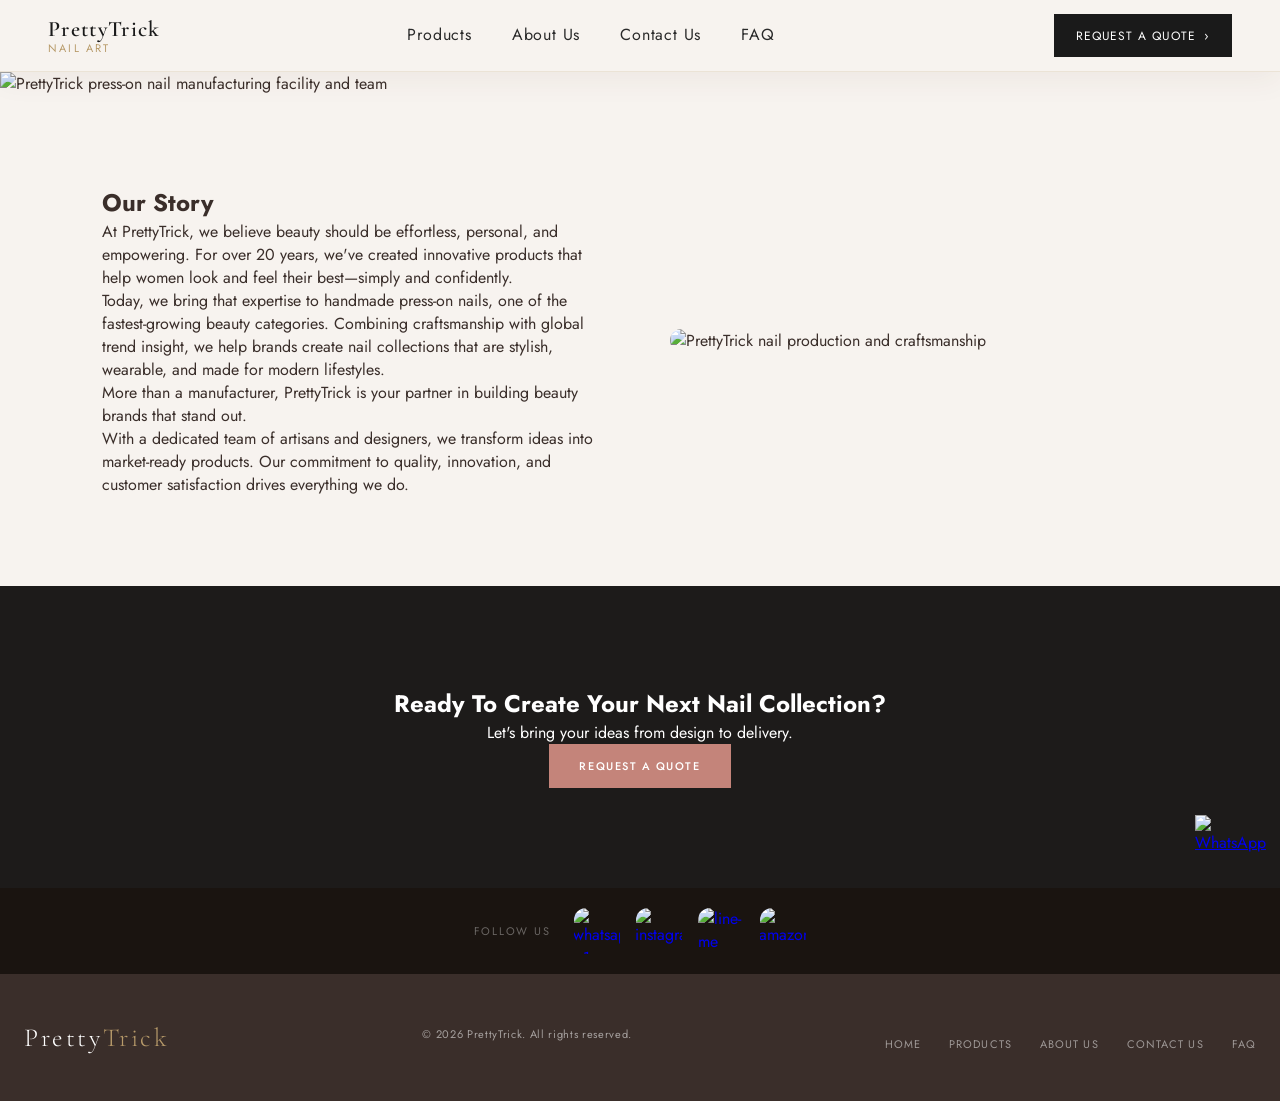
==== commit 88cca4f2: "Add files via upload" ====
--- a/about.html
+++ b/about.html
@@ -4,11 +4,13 @@
 <head>
     <meta charset="UTF-8" />
     <meta name="viewport" content="width=device-width, initial-scale=1.0" />
-    <title>PrettyTrick — Premium Handmade Nail Art</title>
-    <meta name="description" content="Browse our Trend Collection of handmade press-on nails.">
-    <meta name="keywords" content="handmade nail art, press-on nails, custom nails, wholesale nails, luxury nail art" />
+    <title>About Us — PrettyTrick | Premium Handmade Nail Art</title>
+    <meta name="description"
+        content="Learn about PrettyTrick's 20+ years of beauty innovation and our mission crafting premium, handmade press-on nails for global brands.">
+    <meta name="keywords"
+        content="handmade nail art, press-on nails, custom nails, wholesale nails, luxury nail art, about prettytrick" />
     <meta property="og:type" content="website" />
-    <meta property="og:title" content="PrettyTrick — Premium Handmade Nail Art" />
+    <meta property="og:title" content="About Us — PrettyTrick" />
     <meta property="og:description" content="Bespoke handmade nail art for brands, salons and luxury clients." />
     <meta name="twitter:card" content="summary_large_image" />
     <link rel="icon" type="image/svg+xml"
@@ -23,46 +25,45 @@
 <body>
     <div id="header"></div>
 
+    <!-- ABOUT HERO -->
+    <section class="about-hero">
+        <img src="https://images.prettytrick.com/hero/Aboutinv.png"
+            alt="PrettyTrick press-on nail manufacturing facility and team">
+    </section>
 
-    <!-- ABOUT HERO -->
-    <section style="width: 100%; overflow: hidden;">
-        <img src="images/hero/Aboutinv.png" alt="PrettyTrick press-on nail manufacturing facility and team"
-            style="width: 100%; height: 450px; object-fit: cover; display: block;">
-    </section>
     <!-- OUR STORY -->
     <section class="about-section">
         <div class="about-container">
             <div class="about-text">
                 <h2>Our Story</h2>
-                <p>&nbsp;</p>
                 <p>
                     At PrettyTrick, we believe beauty should be effortless, personal, and empowering. For over 20 years,
-                    we've created innovative products that help women look and feel their best—simply and
-                    confidently.</p>
-                <p>&nbsp;</p>
-                <p> Today, we bring that expertise to handmade press-on nails, one of the fastest-growing beauty
+                    we've created innovative products that help women look and feel their best—simply and confidently.
+                </p>
+                <p>
+                    Today, we bring that expertise to handmade press-on nails, one of the fastest-growing beauty
                     categories. Combining craftsmanship with global trend insight, we help brands create nail
-                    collections that are stylish, wearable, and made for modern lifestyles.</p>
-
-                <p>&nbsp;</p>
-                <p> More than a manufacturer, PrettyTrick is your partner in building beauty brands that stand out.
+                    collections that are stylish, wearable, and made for modern lifestyles.
                 </p>
-                <p>&nbsp;</p>
+                <p>
+                    More than a manufacturer, PrettyTrick is your partner in building beauty brands that stand out.
+                </p>
                 <p>
                     With a dedicated team of artisans and designers, we transform ideas into market-ready products.
                     Our commitment to quality, innovation, and customer satisfaction drives everything we do.
                 </p>
             </div>
             <div class="about-image">
-                <img src="images/hero/About.png" alt="PrettyTrick nail production and craftsmanship">
+                <img src="https://images.prettytrick.com/hero/About.png"
+                    alt="PrettyTrick nail production and craftsmanship">
             </div>
         </div>
     </section>
 
     <!-- CTA -->
     <section class="about-cta">
-        <h2>Ready To Create Your Next Nail Collection?</h2><br><br>
-        <p>Let's bring your ideas from design to delivery.</p><br><br>
+        <h2>Ready To Create Your Next Nail Collection?</h2>
+        <p>Let's bring your ideas from design to delivery.</p>
         <a href="contact.html" class="btn-primary">Request A Quote</a>
     </section>
 
